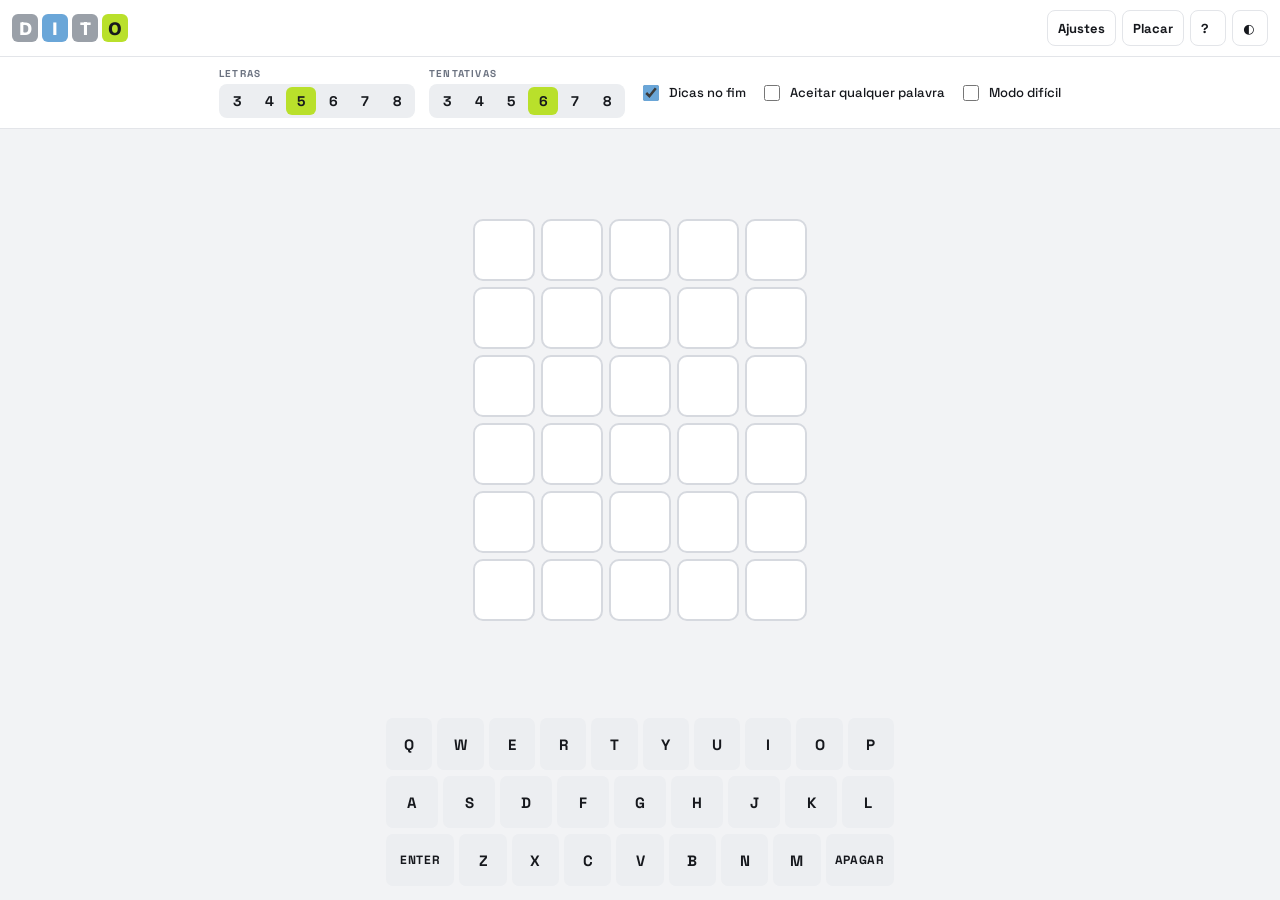
==== index.html @ 4b875b3e "Adiciona README, corrige persistência para localStorage e prepara GitHub Pages - README.md com instr" ====
<!DOCTYPE html>
<html lang="pt-BR">
<head>
<meta charset="utf-8">
<meta name="viewport" content="width=device-width, initial-scale=1, viewport-fit=cover">
<title>Dito — adivinhe a palavra</title>
<link rel="preconnect" href="https://fonts.googleapis.com">
<link rel="preconnect" href="https://fonts.gstatic.com" crossorigin>
<link href="https://fonts.googleapis.com/css2?family=Bricolage+Grotesque:opsz,wght@12..96,600;12..96,800&family=Space+Grotesk:wght@500;700&display=swap" rel="stylesheet">
<link rel="stylesheet" href="style.css">
</head>
<body>

<header>
  <div class="brand" aria-label="Dito"><span>D</span><span>I</span><span>T</span><span>O</span></div>
  <div class="tools">
    <button class="icon-btn" id="btnConfig" aria-expanded="true">Ajustes</button>
    <button class="icon-btn" id="btnStats">Placar</button>
    <button class="icon-btn" id="btnHelp" aria-label="Como jogar">?</button>
    <button class="icon-btn" id="btnTheme" aria-label="Alternar tema">◐</button>
  </div>
</header>

<section class="config" id="config">
  <div class="field">
    <label>Letras</label>
    <div class="seg" id="segLen" role="group" aria-label="Número de letras"></div>
  </div>
  <div class="field">
    <label>Tentativas</label>
    <div class="seg" id="segTries" role="group" aria-label="Número de tentativas"></div>
  </div>
  <label class="check"><input type="checkbox" id="optHints" checked> Dicas no fim</label>
  <label class="check"><input type="checkbox" id="optFree"> Aceitar qualquer palavra</label>
  <label class="check"><input type="checkbox" id="optHard"> Modo difícil</label>
</section>

<main>
  <div id="hint" aria-live="polite"></div>
  <div id="board" role="grid" aria-label="Tabuleiro"></div>
  <div id="end"></div>
</main>

<div id="keyboard"></div>
<div id="toast" aria-live="polite"></div>

<div class="sheet" id="sheetHelp">
  <div class="sheet-card">
    <h2>Como jogar</h2>
    <p>Descubra a palavra secreta antes de acabarem as tentativas. Cada palpite precisa ter o número de letras escolhido.</p>
    <div class="legend"><div class="t correct" style="background:var(--correct);color:var(--correct-ink)">L</div> A letra está na palavra e na posição certa.</div>
    <div class="legend"><div class="t present" style="background:var(--present);color:var(--present-ink)">U</div> A letra está na palavra, mas em outra posição.</div>
    <div class="legend"><div class="t absent" style="background:var(--absent);color:var(--absent-ink)">Z</div> A letra não aparece na palavra.</div>
    <p>Acentos são preenchidos automaticamente: digite <b>avo</b> e, se a resposta for <b>avô</b>, vale igual. O cedilha entra como <b>C</b>.</p>
    <p>No <b>modo difícil</b>, todas as pistas reveladas precisam ser usadas no palpite seguinte.</p>
    <button class="btn ghost close" data-close>Fechar</button>
  </div>
</div>

<div class="sheet" id="sheetStats">
  <div class="sheet-card">
    <h2>Placar</h2>
    <p>Contagem desta sessão, somando todos os tamanhos de palavra.</p>
    <div class="stats">
      <div class="stat"><b id="stPlayed">0</b><span>Jogos</span></div>
      <div class="stat"><b id="stWins">0</b><span>Vitórias</span></div>
      <div class="stat"><b id="stRate">0%</b><span>Aproveitamento</span></div>
      <div class="stat"><b id="stStreak">0</b><span>Sequência</span></div>
    </div>
    <button class="btn ghost close" data-close>Fechar</button>
  </div>
</div>

<script src="script.js"></script>
</body>
</html>
---- style.css ----
:root{
  --bg:#f2f3f5;
  --panel:#ffffff;
  --ink:#16181d;
  --ink-soft:#6b7280;
  --line:#e3e5e9;
  --tile-empty:#ffffff;
  --tile-border:#d6d9df;
  --tile-typed:#b6bac2;
  --correct:#b9e02b;
  --correct-ink:#16181d;
  --present:#6aa6d8;
  --present-ink:#ffffff;
  --absent:#9aa0a8;
  --absent-ink:#ffffff;
  --key:#eceef1;
  --key-ink:#16181d;
  --radius:10px;
  --tile:clamp(38px, 13vw, 62px);
  --gap:6px;
}
html[data-theme="dark"]{
  --bg:#101216;
  --panel:#171a20;
  --ink:#f2f3f5;
  --ink-soft:#9aa0a8;
  --line:#262a32;
  --tile-empty:#171a20;
  --tile-border:#333944;
  --tile-typed:#5b6270;
  --key:#262a32;
  --key-ink:#f2f3f5;
  --absent:#3b414c;
  --absent-ink:#8b929d;
}
*{box-sizing:border-box}
html,body{height:100%}
body{
  margin:0;
  background:var(--bg);
  color:var(--ink);
  font-family:"Space Grotesk",system-ui,-apple-system,"Segoe UI",sans-serif;
  display:flex;
  flex-direction:column;
  align-items:center;
  overflow-x:hidden;
  -webkit-tap-highlight-color:transparent;
}
button{font-family:inherit;color:inherit;cursor:pointer}
button:focus-visible,select:focus-visible,input:focus-visible{outline:3px solid var(--present);outline-offset:2px}

/* ---------- topo ---------- */
header{
  width:100%;
  border-bottom:1px solid var(--line);
  background:var(--panel);
  display:flex;
  align-items:center;
  justify-content:space-between;
  gap:8px;
  padding:10px 12px;
  position:sticky;top:0;z-index:20;
}
.brand{display:flex;gap:4px;align-items:center}
.brand span{
  font-family:"Bricolage Grotesque",sans-serif;
  font-weight:800;
  font-size:19px;
  line-height:1;
  width:26px;height:28px;
  display:grid;place-items:center;
  border-radius:6px;
  background:var(--absent);
  color:var(--absent-ink);
  animation:brandflip .5s ease both;
}
.brand span:nth-child(1){animation-delay:.05s}
.brand span:nth-child(2){animation-delay:.15s;background:var(--present);color:var(--present-ink)}
.brand span:nth-child(3){animation-delay:.25s}
.brand span:nth-child(4){animation-delay:.35s;background:var(--correct);color:var(--correct-ink)}
@keyframes brandflip{from{transform:rotateX(-90deg);opacity:0}to{transform:none;opacity:1}}
.tools{display:flex;gap:6px}
.icon-btn{
  border:1px solid var(--line);
  background:transparent;
  border-radius:8px;
  height:36px;min-width:36px;padding:0 10px;
  font-size:13px;font-weight:700;
  display:inline-flex;align-items:center;gap:6px;
}
.icon-btn:hover{background:var(--key)}

/* ---------- barra de configuração ---------- */
.config{
  width:100%;
  background:var(--panel);
  border-bottom:1px solid var(--line);
  display:flex;flex-wrap:wrap;gap:14px;
  justify-content:center;align-items:center;
  padding:10px 12px;
}
.config.hidden{display:none}
.field{display:flex;flex-direction:column;gap:4px}
.field label{font-size:10px;letter-spacing:.12em;text-transform:uppercase;color:var(--ink-soft);font-weight:700}
.seg{display:flex;background:var(--key);border-radius:8px;padding:3px;gap:2px}
.seg button{
  border:0;background:transparent;border-radius:6px;
  width:30px;height:28px;font-weight:700;font-size:14px;
}
.seg button[aria-pressed="true"]{background:var(--correct);color:var(--correct-ink)}
.check{display:flex;align-items:center;gap:7px;font-size:13px;font-weight:500;cursor:pointer}
.check input{width:16px;height:16px;accent-color:var(--present)}

/* ---------- tabuleiro ---------- */
main{
  flex:1;width:100%;
  display:flex;flex-direction:column;align-items:center;justify-content:center;
  padding:10px 8px;gap:10px;
}
#board{display:grid;gap:var(--gap);justify-content:center}
.row{display:grid;gap:var(--gap)}
.tile{
  width:var(--tile);height:var(--tile);
  border-radius:var(--radius);
  background:var(--tile-empty);
  border:2px solid var(--tile-border);
  display:grid;place-items:center;
  font-weight:700;
  font-size:calc(var(--tile) * .5);
  text-transform:uppercase;
  user-select:none;
  transition:transform .1s ease, border-color .1s ease;
}
.tile.filled{border-color:var(--tile-typed);animation:pop .1s ease}
@keyframes pop{from{transform:scale(.9)}to{transform:scale(1)}}
.tile.reveal{animation:flip .5s ease forwards}
@keyframes flip{
  0%{transform:rotateX(0)}
  49%{transform:rotateX(90deg)}
  50%{transform:rotateX(90deg)}
  100%{transform:rotateX(0)}
}
.tile.correct{background:var(--correct);border-color:var(--correct);color:var(--correct-ink)}
.tile.present{background:var(--present);border-color:var(--present);color:var(--present-ink)}
.tile.absent{background:var(--absent);border-color:var(--absent);color:var(--absent-ink)}
.tile.ghost{color:var(--tile-typed);opacity:.6;font-style:italic}
.hintbar{
  display:flex;align-items:center;gap:9px;
  background:var(--panel);border:1px solid var(--line);
  border-left:4px solid var(--present);
  border-radius:10px;padding:9px 14px;
  font-size:13.5px;font-weight:500;max-width:min(94vw,460px);
  animation:fade .3s ease;
}
.hintbar b{font-weight:700}
.hintbar .bulb{font-size:16px;flex:none}
.row.shake{animation:shake .5s}
@keyframes shake{
  10%,90%{transform:translateX(-2px)}
  20%,80%{transform:translateX(4px)}
  30%,50%,70%{transform:translateX(-7px)}
  40%,60%{transform:translateX(7px)}
}
.row.win .tile{animation:jump .5s ease}
.row.win .tile:nth-child(2){animation-delay:.08s}
.row.win .tile:nth-child(3){animation-delay:.16s}
.row.win .tile:nth-child(4){animation-delay:.24s}
.row.win .tile:nth-child(5){animation-delay:.32s}
.row.win .tile:nth-child(6){animation-delay:.4s}
.row.win .tile:nth-child(7){animation-delay:.48s}
.row.win .tile:nth-child(8){animation-delay:.56s}
@keyframes jump{
  0%,100%{transform:translateY(0)}
  40%{transform:translateY(-22px)}
  55%{transform:translateY(4px)}
}

/* ---------- mensagens ---------- */
#toast{
  position:fixed;top:70px;left:50%;transform:translateX(-50%);
  display:flex;flex-direction:column;gap:6px;align-items:center;
  z-index:60;pointer-events:none;
}
.msg{
  background:var(--ink);color:var(--bg);
  padding:9px 16px;border-radius:999px;
  font-weight:700;font-size:14px;
  animation:fade .2s ease;
}
@keyframes fade{from{opacity:0;transform:translateY(-6px)}to{opacity:1}}

/* ---------- fim de jogo ---------- */
.endbar{
  display:flex;flex-direction:column;align-items:center;gap:8px;
  background:var(--panel);border:1px solid var(--line);
  border-radius:14px;padding:14px 18px;
  animation:fade .3s ease;
}
.endbar .word{
  font-family:"Bricolage Grotesque",sans-serif;
  font-weight:800;font-size:24px;letter-spacing:.02em;text-transform:uppercase;
}
.endbar .sub{font-size:13px;color:var(--ink-soft)}
.endbar .actions{display:flex;gap:8px;margin-top:4px}
.btn{
  border:0;border-radius:9px;padding:10px 16px;
  font-weight:700;font-size:14px;
  background:var(--correct);color:var(--correct-ink);
}
.btn.ghost{background:var(--key);color:var(--key-ink)}

/* ---------- teclado ---------- */
#keyboard{
  width:100%;max-width:520px;
  display:flex;flex-direction:column;gap:6px;
  padding:8px 6px 14px;
}
.krow{display:flex;gap:5px;justify-content:center}
.key{
  flex:1;min-width:0;height:52px;
  border:0;border-radius:7px;
  background:var(--key);color:var(--key-ink);
  font-weight:700;font-size:15px;text-transform:uppercase;
  display:grid;place-items:center;
  transition:transform .06s ease;
}
.key:active{transform:scale(.94)}
.key.wide{flex:1.6;font-size:12px;letter-spacing:.06em}
.key.hint{box-shadow:inset 0 0 0 2px var(--present);animation:pulse 1.2s ease-in-out 3}
@keyframes pulse{50%{transform:scale(1.06)}}
.key.correct{background:var(--correct);color:var(--correct-ink)}
.key.present{background:var(--present);color:var(--present-ink)}
.key.absent{background:var(--absent);color:var(--absent-ink)}

/* ---------- painel lateral ---------- */
.sheet{
  position:fixed;inset:0;background:rgba(0,0,0,.45);
  display:none;place-items:center;z-index:80;padding:16px;
}
.sheet.open{display:grid}
.sheet-card{
  background:var(--panel);border-radius:16px;
  width:min(420px,100%);padding:20px;
  max-height:85vh;overflow:auto;
  animation:up .25s ease;
}
@keyframes up{from{transform:translateY(14px);opacity:0}to{transform:none;opacity:1}}
.sheet-card h2{
  font-family:"Bricolage Grotesque",sans-serif;
  margin:0 0 4px;font-size:20px;
}
.sheet-card p{font-size:14px;line-height:1.5;color:var(--ink-soft);margin:8px 0}
.legend{display:flex;gap:8px;align-items:center;margin:10px 0;font-size:14px}
.legend .t{
  width:34px;height:34px;border-radius:8px;display:grid;place-items:center;
  font-weight:700;flex:none;
}
.stats{display:flex;gap:8px;text-align:center;margin:14px 0}
.stat{flex:1;background:var(--key);border-radius:10px;padding:10px 4px}
.stat b{display:block;font-size:22px;font-family:"Bricolage Grotesque",sans-serif}
.stat span{font-size:10px;text-transform:uppercase;letter-spacing:.08em;color:var(--ink-soft)}
.close{margin-top:12px;width:100%}
@media (max-width:400px){ .key{height:46px;font-size:14px} }
@media (prefers-reduced-motion:reduce){ *{animation:none !important;transition:none !important} }
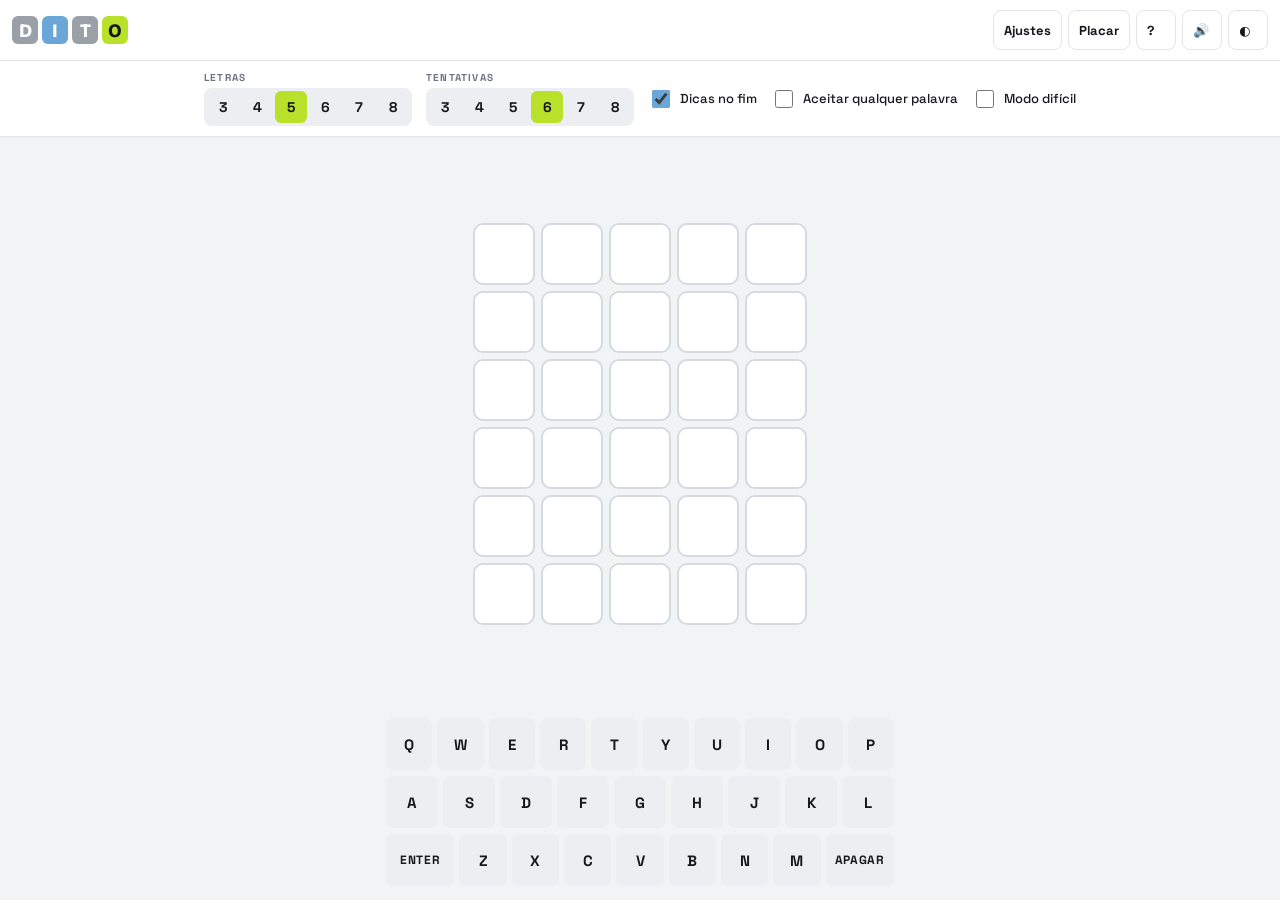
==== commit ecae5e47: "Melhora experiência mobile e adiciona efeitos sonoros Mobile: - Respeita safe-areas (notch/home indi" ====
--- a/index.html
+++ b/index.html
@@ -3,6 +3,12 @@
 <head>
 <meta charset="utf-8">
 <meta name="viewport" content="width=device-width, initial-scale=1, viewport-fit=cover">
+<meta name="description" content="Dito — jogo de adivinhar palavras em português, no estilo Wordle/Termo.">
+<meta name="theme-color" id="metaTheme" content="#f2f3f5">
+<meta name="mobile-web-app-capable" content="yes">
+<meta name="apple-mobile-web-app-capable" content="yes">
+<meta name="apple-mobile-web-app-status-bar-style" content="black-translucent">
+<link rel="icon" href="data:image/svg+xml,%3Csvg xmlns='http://www.w3.org/2000/svg' viewBox='0 0 64 64'%3E%3Crect width='64' height='64' rx='14' fill='%23b9e02b'/%3E%3Ctext x='32' y='45' font-family='Arial,sans-serif' font-size='36' font-weight='800' text-anchor='middle' fill='%2316181d'%3ED%3C/text%3E%3C/svg%3E">
 <title>Dito — adivinhe a palavra</title>
 <link rel="preconnect" href="https://fonts.googleapis.com">
 <link rel="preconnect" href="https://fonts.gstatic.com" crossorigin>
@@ -17,6 +23,7 @@
     <button class="icon-btn" id="btnConfig" aria-expanded="true">Ajustes</button>
     <button class="icon-btn" id="btnStats">Placar</button>
     <button class="icon-btn" id="btnHelp" aria-label="Como jogar">?</button>
+    <button class="icon-btn" id="btnSound" aria-label="Ativar ou desativar som" aria-pressed="true">🔊</button>
     <button class="icon-btn" id="btnTheme" aria-label="Alternar tema">◐</button>
   </div>
 </header>
@@ -60,7 +67,7 @@
 <div class="sheet" id="sheetStats">
   <div class="sheet-card">
     <h2>Placar</h2>
-    <p>Contagem desta sessão, somando todos os tamanhos de palavra.</p>
+    <p>Somando todos os tamanhos de palavra, salvo neste navegador.</p>
     <div class="stats">
       <div class="stat"><b id="stPlayed">0</b><span>Jogos</span></div>
       <div class="stat"><b id="stWins">0</b><span>Vitórias</span></div>
--- a/style.css
+++ b/style.css
@@ -34,7 +34,9 @@
   --absent-ink:#8b929d;
 }
 *{box-sizing:border-box}
-html,body{height:100%}
+html,body{height:100%; overscroll-behavior-y:contain}
+@supports (height: 100dvh){ html,body{height:100dvh} }
+html{-webkit-text-size-adjust:100%;text-size-adjust:100%}
 body{
   margin:0;
   background:var(--bg);
@@ -45,8 +47,9 @@
   align-items:center;
   overflow-x:hidden;
   -webkit-tap-highlight-color:transparent;
-}
-button{font-family:inherit;color:inherit;cursor:pointer}
+  touch-action:manipulation;
+}
+button{font-family:inherit;color:inherit;cursor:pointer;touch-action:manipulation;-webkit-user-select:none;user-select:none}
 button:focus-visible,select:focus-visible,input:focus-visible{outline:3px solid var(--present);outline-offset:2px}
 
 /* ---------- topo ---------- */
@@ -55,10 +58,11 @@
   border-bottom:1px solid var(--line);
   background:var(--panel);
   display:flex;
+  flex-wrap:wrap;
   align-items:center;
   justify-content:space-between;
-  gap:8px;
-  padding:10px 12px;
+  gap:8px;row-gap:6px;
+  padding:max(10px, env(safe-area-inset-top)) max(12px, env(safe-area-inset-right)) 10px max(12px, env(safe-area-inset-left));
   position:sticky;top:0;z-index:20;
 }
 .brand{display:flex;gap:4px;align-items:center}
@@ -79,16 +83,17 @@
 .brand span:nth-child(3){animation-delay:.25s}
 .brand span:nth-child(4){animation-delay:.35s;background:var(--correct);color:var(--correct-ink)}
 @keyframes brandflip{from{transform:rotateX(-90deg);opacity:0}to{transform:none;opacity:1}}
-.tools{display:flex;gap:6px}
+.tools{display:flex;flex-wrap:wrap;justify-content:flex-end;gap:6px}
 .icon-btn{
   border:1px solid var(--line);
   background:transparent;
   border-radius:8px;
-  height:36px;min-width:36px;padding:0 10px;
+  height:40px;min-width:40px;padding:0 10px;
   font-size:13px;font-weight:700;
   display:inline-flex;align-items:center;gap:6px;
 }
 .icon-btn:hover{background:var(--key)}
+.icon-btn[aria-pressed="false"]{opacity:.5}
 
 /* ---------- barra de configuração ---------- */
 .config{
@@ -105,11 +110,11 @@
 .seg{display:flex;background:var(--key);border-radius:8px;padding:3px;gap:2px}
 .seg button{
   border:0;background:transparent;border-radius:6px;
-  width:30px;height:28px;font-weight:700;font-size:14px;
+  width:32px;height:32px;font-weight:700;font-size:14px;
 }
 .seg button[aria-pressed="true"]{background:var(--correct);color:var(--correct-ink)}
-.check{display:flex;align-items:center;gap:7px;font-size:13px;font-weight:500;cursor:pointer}
-.check input{width:16px;height:16px;accent-color:var(--present)}
+.check{display:flex;align-items:center;gap:7px;font-size:13px;font-weight:500;cursor:pointer;padding:4px 0}
+.check input{width:18px;height:18px;accent-color:var(--present);flex:none}
 
 /* ---------- tabuleiro ---------- */
 main{
@@ -213,7 +218,7 @@
 #keyboard{
   width:100%;max-width:520px;
   display:flex;flex-direction:column;gap:6px;
-  padding:8px 6px 14px;
+  padding:8px max(6px, env(safe-area-inset-right)) max(14px, env(safe-area-inset-bottom)) max(6px, env(safe-area-inset-left));
 }
 .krow{display:flex;gap:5px;justify-content:center}
 .key{
@@ -235,7 +240,8 @@
 /* ---------- painel lateral ---------- */
 .sheet{
   position:fixed;inset:0;background:rgba(0,0,0,.45);
-  display:none;place-items:center;z-index:80;padding:16px;
+  display:none;place-items:center;z-index:80;
+  padding:max(16px, env(safe-area-inset-top)) max(16px, env(safe-area-inset-right)) max(16px, env(safe-area-inset-bottom)) max(16px, env(safe-area-inset-left));
 }
 .sheet.open{display:grid}
 .sheet-card{
@@ -261,4 +267,21 @@
 .stat span{font-size:10px;text-transform:uppercase;letter-spacing:.08em;color:var(--ink-soft)}
 .close{margin-top:12px;width:100%}
 @media (max-width:400px){ .key{height:46px;font-size:14px} }
+
+/* telas bem estreitas (ex.: iPhone SE) — evita que os botões do topo estourem a largura */
+@media (max-width:380px){
+  header{gap:4px;padding-left:max(8px, env(safe-area-inset-left));padding-right:max(8px, env(safe-area-inset-right))}
+  .icon-btn{height:36px;min-width:36px;padding:0 8px;font-size:12px;gap:4px}
+  .brand span{width:22px;height:24px;font-size:16px}
+}
+
+/* celular em modo paisagem — pouca altura disponível, reduz respiros verticais */
+@media (max-height:480px) and (orientation:landscape){
+  .config{padding:6px 12px}
+  main{padding:6px 8px;gap:6px}
+  #keyboard{padding:6px max(6px, env(safe-area-inset-right)) max(8px, env(safe-area-inset-bottom)) max(6px, env(safe-area-inset-left))}
+  .key{height:38px}
+  .krow{gap:4px}
+}
+
 @media (prefers-reduced-motion:reduce){ *{animation:none !important;transition:none !important} }
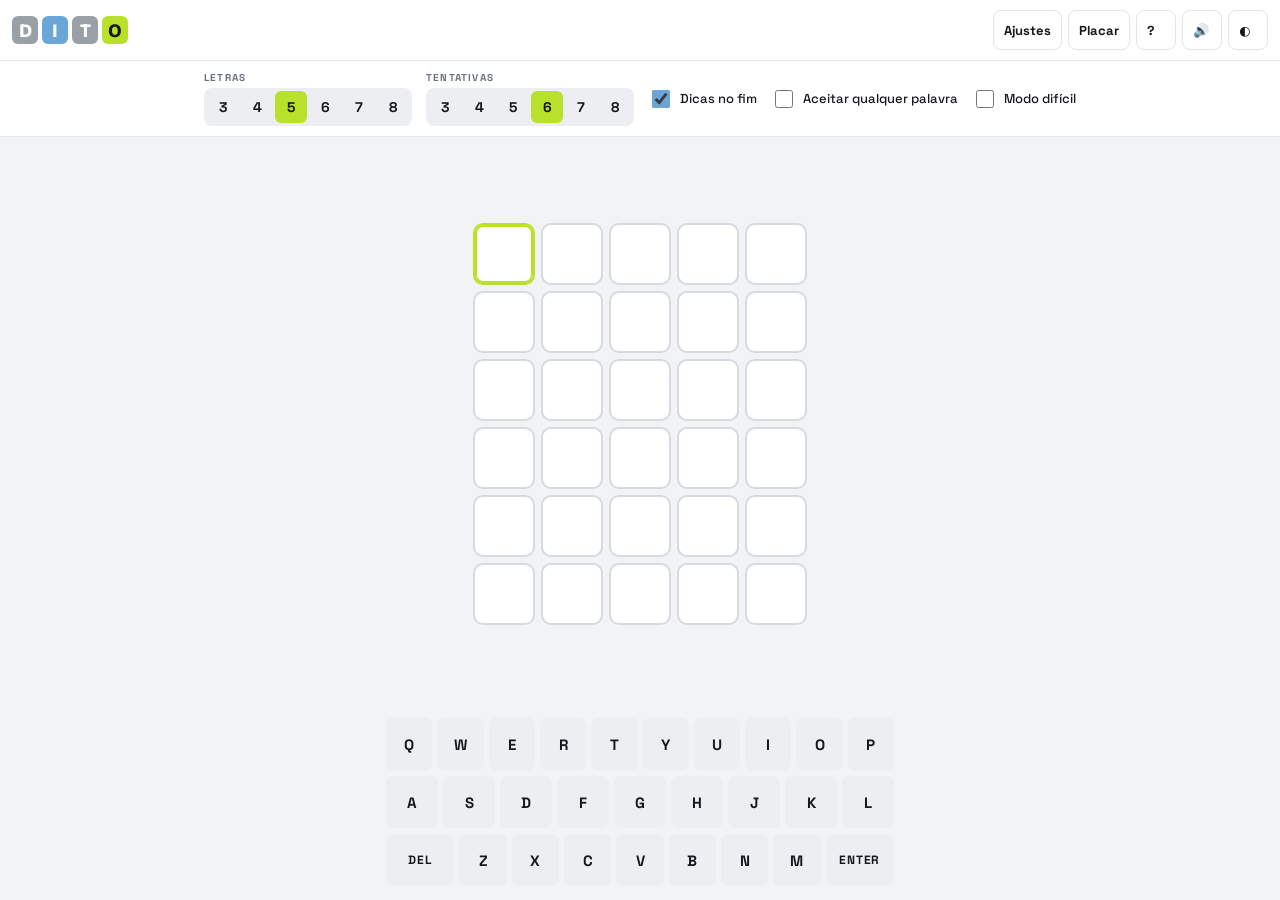
==== commit f73d352e: "Renomeia tecla Apagar para Del e adiciona versionamento de cache no script/estilo pra evitar versão " ====
--- a/index.html
+++ b/index.html
@@ -13,7 +13,7 @@
 <link rel="preconnect" href="https://fonts.googleapis.com">
 <link rel="preconnect" href="https://fonts.gstatic.com" crossorigin>
 <link href="https://fonts.googleapis.com/css2?family=Bricolage+Grotesque:opsz,wght@12..96,600;12..96,800&family=Space+Grotesk:wght@500;700&display=swap" rel="stylesheet">
-<link rel="stylesheet" href="style.css">
+<link rel="stylesheet" href="style.css?v=3">
 </head>
 <body>
 
@@ -78,6 +78,6 @@
   </div>
 </div>
 
-<script src="script.js"></script>
+<script src="script.js?v=3"></script>
 </body>
 </html>
--- a/style.css
+++ b/style.css
@@ -149,6 +149,9 @@
 .tile.present{background:var(--present);border-color:var(--present);color:var(--present-ink)}
 .tile.absent{background:var(--absent);border-color:var(--absent);color:var(--absent-ink)}
 .tile.ghost{color:var(--tile-typed);opacity:.6;font-style:italic}
+.row.active-row .tile{cursor:pointer}
+.tile.carried{border-color:var(--present)}
+.tile.active{border-color:var(--correct);box-shadow:0 0 0 2px var(--correct) inset}
 .hintbar{
   display:flex;align-items:center;gap:9px;
   background:var(--panel);border:1px solid var(--line);
